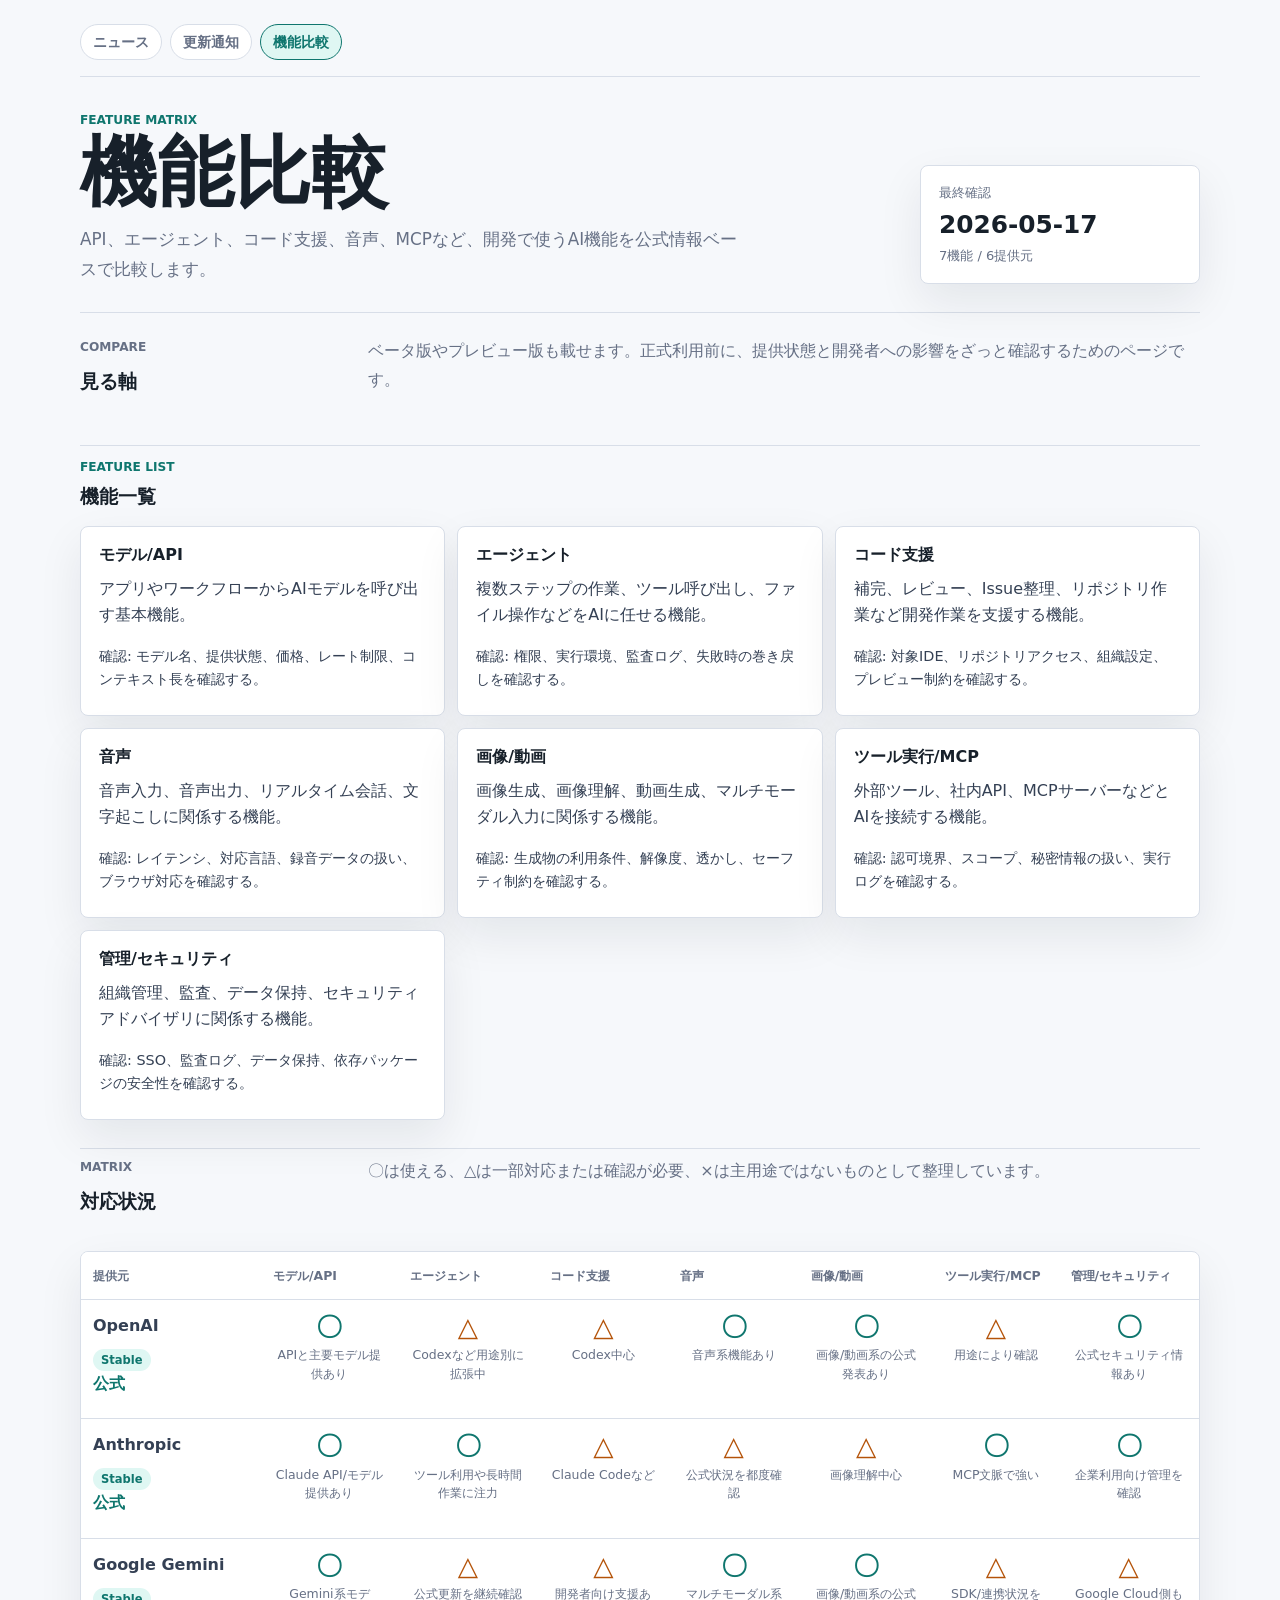
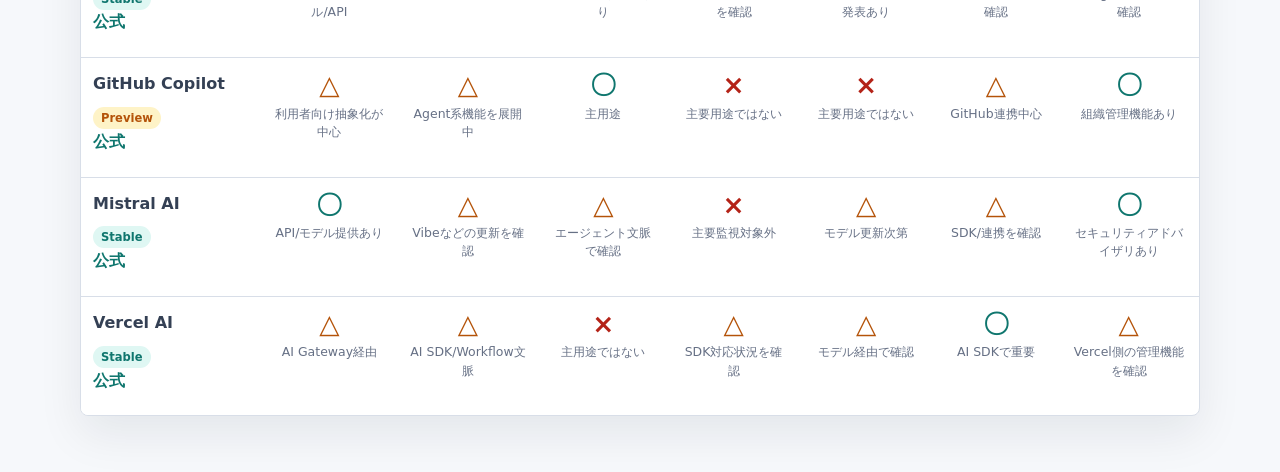
==== compare.html @ 237cf165 "Initial commit" ====
<!doctype html>
<html lang="ja">
  <head>
    <meta charset="utf-8" />
    <meta name="viewport" content="width=device-width, initial-scale=1" />
    <meta
      name="description"
      content="公式情報にもとづく、開発者向けAI機能の比較ページ。"
    />
    <meta
      http-equiv="Content-Security-Policy"
      content="default-src 'self'; style-src 'self'; img-src 'self' data:; base-uri 'none'; frame-ancestors 'none'; form-action 'none'"
    />
    <title>AI Signal Board | 機能比較</title>
    <link rel="stylesheet" href="styles.css" />
    <script src="app.js" defer></script>
  </head>
  <body data-page="compare">
    <header class="site-header">
      <nav class="site-nav" aria-label="メインナビゲーション">
        <a href="index.html">ニュース</a>
        <a href="inbox.html">更新通知</a>
        <a class="active" href="compare.html">機能比較</a>
      </nav>
      <div class="hero-layout">
        <div>
          <p class="eyebrow">Feature Matrix</p>
          <h1>機能比較</h1>
          <p class="lead">
            API、エージェント、コード支援、音声、MCPなど、開発で使うAI機能を公式情報ベースで比較します。
          </p>
        </div>
        <aside class="summary-panel" aria-label="比較サマリー">
          <span class="summary-label">最終確認</span>
          <strong id="features-updated">読み込み中</strong>
          <span id="features-count">比較対象</span>
        </aside>
      </div>
    </header>

    <main>
      <section class="section-header" aria-labelledby="compare-policy">
        <div>
          <p class="eyebrow">Compare</p>
          <h2 id="compare-policy">見る軸</h2>
        </div>
        <p>
          ベータ版やプレビュー版も載せます。正式利用前に、提供状態と開発者への影響をざっと確認するためのページです。
        </p>
      </section>

      <section class="feature-list" aria-labelledby="feature-list-title">
        <div class="section-titleline">
          <p class="eyebrow">Feature List</p>
          <h2 id="feature-list-title">機能一覧</h2>
        </div>
        <div id="feature-catalog" class="feature-grid" aria-live="polite">
          <p class="loading-text">機能一覧を読み込んでいます。</p>
        </div>
      </section>

      <section class="section-header compact-section" aria-labelledby="matrix-title">
        <div>
          <p class="eyebrow">Matrix</p>
          <h2 id="matrix-title">対応状況</h2>
        </div>
        <p>
          〇は使える、△は一部対応または確認が必要、×は主用途ではないものとして整理しています。
        </p>
      </section>

      <section class="table-wrap matrix-wrap" aria-label="AI機能対応状況表">
        <table class="matrix-table">
          <thead>
            <tr id="feature-matrix-head">
              <th>提供元</th>
            </tr>
          </thead>
          <tbody id="feature-matrix-body">
            <tr>
              <td>比較データを読み込んでいます。</td>
            </tr>
          </tbody>
        </table>
      </section>
    </main>
  </body>
</html>
---- styles.css ----
:root {
  color-scheme: light;
  --bg: #f6f8fb;
  --panel: #ffffff;
  --text: #17202a;
  --muted: #667085;
  --line: #d8dee8;
  --accent: #0f766e;
  --accent-soft: #dff7f3;
  --info: #2563eb;
  --info-soft: #dbeafe;
  --warning: #b45309;
  --warning-soft: #fef3c7;
  --danger: #b42318;
  --danger-soft: #fee4e2;
  --shadow: 0 18px 45px rgba(16, 24, 40, 0.08);
}

* {
  box-sizing: border-box;
}

html {
  font-family:
    Inter, ui-sans-serif, system-ui, -apple-system, BlinkMacSystemFont, "Segoe UI",
    sans-serif;
  background: var(--bg);
  color: var(--text);
}

body {
  margin: 0;
  min-height: 100vh;
}

a {
  color: var(--accent);
  font-weight: 700;
  text-decoration: none;
}

a:hover {
  text-decoration: underline;
}

.site-header,
main {
  width: min(1120px, calc(100% - 32px));
  margin: 0 auto;
}

.site-header {
  padding: 24px 0 28px;
}

.site-nav {
  display: flex;
  flex-wrap: wrap;
  gap: 8px;
  margin-bottom: 36px;
  padding-bottom: 16px;
  border-bottom: 1px solid var(--line);
}

.site-nav a {
  display: inline-flex;
  min-height: 36px;
  align-items: center;
  padding: 0 12px;
  border: 1px solid var(--line);
  border-radius: 999px;
  background: var(--panel);
  color: var(--muted);
  font-size: 0.9rem;
  font-weight: 800;
}

.site-nav a.active {
  border-color: var(--accent);
  background: var(--accent-soft);
  color: var(--accent);
}

.hero-layout {
  display: grid;
  grid-template-columns: minmax(0, 1fr) 280px;
  gap: 32px;
  align-items: end;
}

.eyebrow {
  margin: 0 0 10px;
  color: var(--accent);
  font-size: 0.76rem;
  font-weight: 800;
  letter-spacing: 0;
  text-transform: uppercase;
}

h1,
h2,
p {
  margin-top: 0;
}

h1 {
  margin-bottom: 14px;
  font-size: clamp(2.4rem, 6vw, 4.8rem);
  line-height: 0.95;
  letter-spacing: 0;
}

h2 {
  margin-bottom: 12px;
  font-size: 1.2rem;
  line-height: 1.35;
}

.lead {
  max-width: 660px;
  margin-bottom: 0;
  color: var(--muted);
  font-size: 1.05rem;
  line-height: 1.8;
}

.summary-panel {
  display: grid;
  gap: 8px;
  padding: 18px;
  border: 1px solid var(--line);
  border-radius: 8px;
  background: var(--panel);
  box-shadow: var(--shadow);
}

.summary-label,
.summary-panel span:last-child,
.card-topline,
.impact-list dt {
  color: var(--muted);
  font-size: 0.82rem;
}

.summary-panel strong {
  font-size: 1.55rem;
}

.section-header,
.workflow {
  display: grid;
  grid-template-columns: 260px minmax(0, 1fr);
  gap: 28px;
  align-items: start;
  padding: 24px 0;
  border-top: 1px solid var(--line);
}

.section-header p,
.workflow li {
  color: var(--muted);
  line-height: 1.8;
}

.signal-grid {
  display: grid;
  grid-template-columns: repeat(2, minmax(0, 1fr));
  gap: 16px;
  padding: 10px 0 36px;
}

.loading-text,
.empty-state {
  grid-column: 1 / -1;
  margin: 0;
  padding: 22px;
  border: 1px dashed var(--line);
  border-radius: 8px;
  color: var(--muted);
  background: rgba(255, 255, 255, 0.62);
  line-height: 1.7;
}

.signal-card {
  display: flex;
  flex-direction: column;
  min-height: 420px;
  padding: 22px;
  border: 1px solid var(--line);
  border-top: 5px solid var(--accent);
  border-radius: 8px;
  background: var(--panel);
  box-shadow: var(--shadow);
}

.signal-card.priority-high {
  border-top-color: var(--danger);
}

.signal-card.priority-medium {
  border-top-color: var(--warning);
}

.card-topline {
  display: flex;
  justify-content: space-between;
  gap: 12px;
  margin-bottom: 18px;
}

.source {
  color: var(--text);
  font-weight: 800;
}

.title-row {
  display: flex;
  gap: 10px;
  align-items: flex-start;
  justify-content: space-between;
  margin-bottom: 12px;
}

.title-row h2 {
  margin-bottom: 0;
}

.status-badge {
  flex: 0 0 auto;
  padding: 4px 8px;
  border-radius: 999px;
  font-size: 0.72rem;
  font-weight: 900;
}

.status-stable {
  background: var(--accent-soft);
  color: var(--accent);
}

.status-beta,
.status-preview {
  background: var(--warning-soft);
  color: var(--warning);
}

.status-deprecated {
  background: var(--danger-soft);
  color: var(--danger);
}

.status-unknown {
  background: #e8edf4;
  color: var(--muted);
}

.signal-card p {
  color: #344054;
  line-height: 1.75;
}

.impact-list {
  display: grid;
  gap: 10px;
  margin: auto 0 20px;
  padding: 16px;
  border-radius: 8px;
  background: var(--accent-soft);
}

.impact-list div {
  display: grid;
  grid-template-columns: 88px minmax(0, 1fr);
  gap: 12px;
}

.impact-list dt,
.impact-list dd {
  margin: 0;
}

.impact-list dd {
  color: #1d2939;
  line-height: 1.6;
}

.workflow {
  padding-bottom: 56px;
}

.workflow ol {
  display: grid;
  gap: 10px;
  margin: 0;
  padding-left: 1.3rem;
}

code {
  padding: 2px 5px;
  border-radius: 4px;
  background: #e8edf4;
  color: #1d2939;
  font-size: 0.92em;
}

.inbox-list {
  display: grid;
  gap: 12px;
  padding: 10px 0 56px;
}

.inbox-item {
  display: grid;
  gap: 12px;
  padding: 18px;
  border: 1px solid var(--line);
  border-left: 5px solid var(--info);
  border-radius: 8px;
  background: var(--panel);
  box-shadow: var(--shadow);
}

.small-note {
  margin: 0;
  color: var(--muted);
  font-size: 0.9rem;
}

.table-wrap {
  overflow-x: auto;
  margin: 10px 0 56px;
  border: 1px solid var(--line);
  border-radius: 8px;
  background: var(--panel);
  box-shadow: var(--shadow);
}

.feature-list {
  padding: 10px 0 28px;
}

.section-titleline {
  padding-top: 14px;
  border-top: 1px solid var(--line);
}

.feature-grid {
  display: grid;
  grid-template-columns: repeat(3, minmax(0, 1fr));
  gap: 12px;
  margin-top: 16px;
}

.feature-card {
  min-height: 190px;
  padding: 18px;
  border: 1px solid var(--line);
  border-radius: 8px;
  background: var(--panel);
  box-shadow: var(--shadow);
}

.feature-card h3 {
  margin: 0 0 10px;
  font-size: 1rem;
}

.feature-card p {
  color: #344054;
  line-height: 1.65;
}

.compact-section {
  padding-top: 8px;
}

.matrix-wrap {
  margin-top: 0;
}

table {
  width: 100%;
  min-width: 900px;
  border-collapse: collapse;
}

.matrix-table {
  min-width: 1040px;
}

th,
td {
  padding: 14px 12px;
  border-bottom: 1px solid var(--line);
  text-align: left;
  vertical-align: top;
  line-height: 1.55;
}

th:first-child,
td:first-child {
  position: sticky;
  left: 0;
  z-index: 1;
  background: var(--panel);
}

th {
  color: var(--muted);
  font-size: 0.78rem;
  text-transform: uppercase;
}

td {
  color: #344054;
}

.provider-cell {
  min-width: 180px;
}

.provider-cell strong,
.provider-cell a {
  display: block;
  margin-bottom: 8px;
}

.capability-cell {
  min-width: 120px;
  text-align: center;
}

.capability-mark {
  display: block;
  margin-bottom: 6px;
  font-size: 1.65rem;
  font-weight: 900;
  line-height: 1;
}

.capability-note {
  display: block;
  color: var(--muted);
  font-size: 0.78rem;
  line-height: 1.45;
}

.capability-yes .capability-mark {
  color: var(--accent);
}

.capability-partial .capability-mark {
  color: var(--warning);
}

.capability-no .capability-mark {
  color: var(--danger);
}

tr:last-child td {
  border-bottom: 0;
}

@media (max-width: 820px) {
  .hero-layout,
  .section-header,
  .workflow,
  .signal-grid {
    grid-template-columns: 1fr;
  }

  .site-header {
    padding-top: 18px;
  }

  .signal-card {
    min-height: auto;
  }

  .feature-grid {
    grid-template-columns: repeat(2, minmax(0, 1fr));
  }
}

@media (max-width: 520px) {
  .site-header,
  main {
    width: min(100% - 24px, 1120px);
  }

  .impact-list div {
    grid-template-columns: 1fr;
    gap: 4px;
  }

  .feature-grid {
    grid-template-columns: 1fr;
  }
}
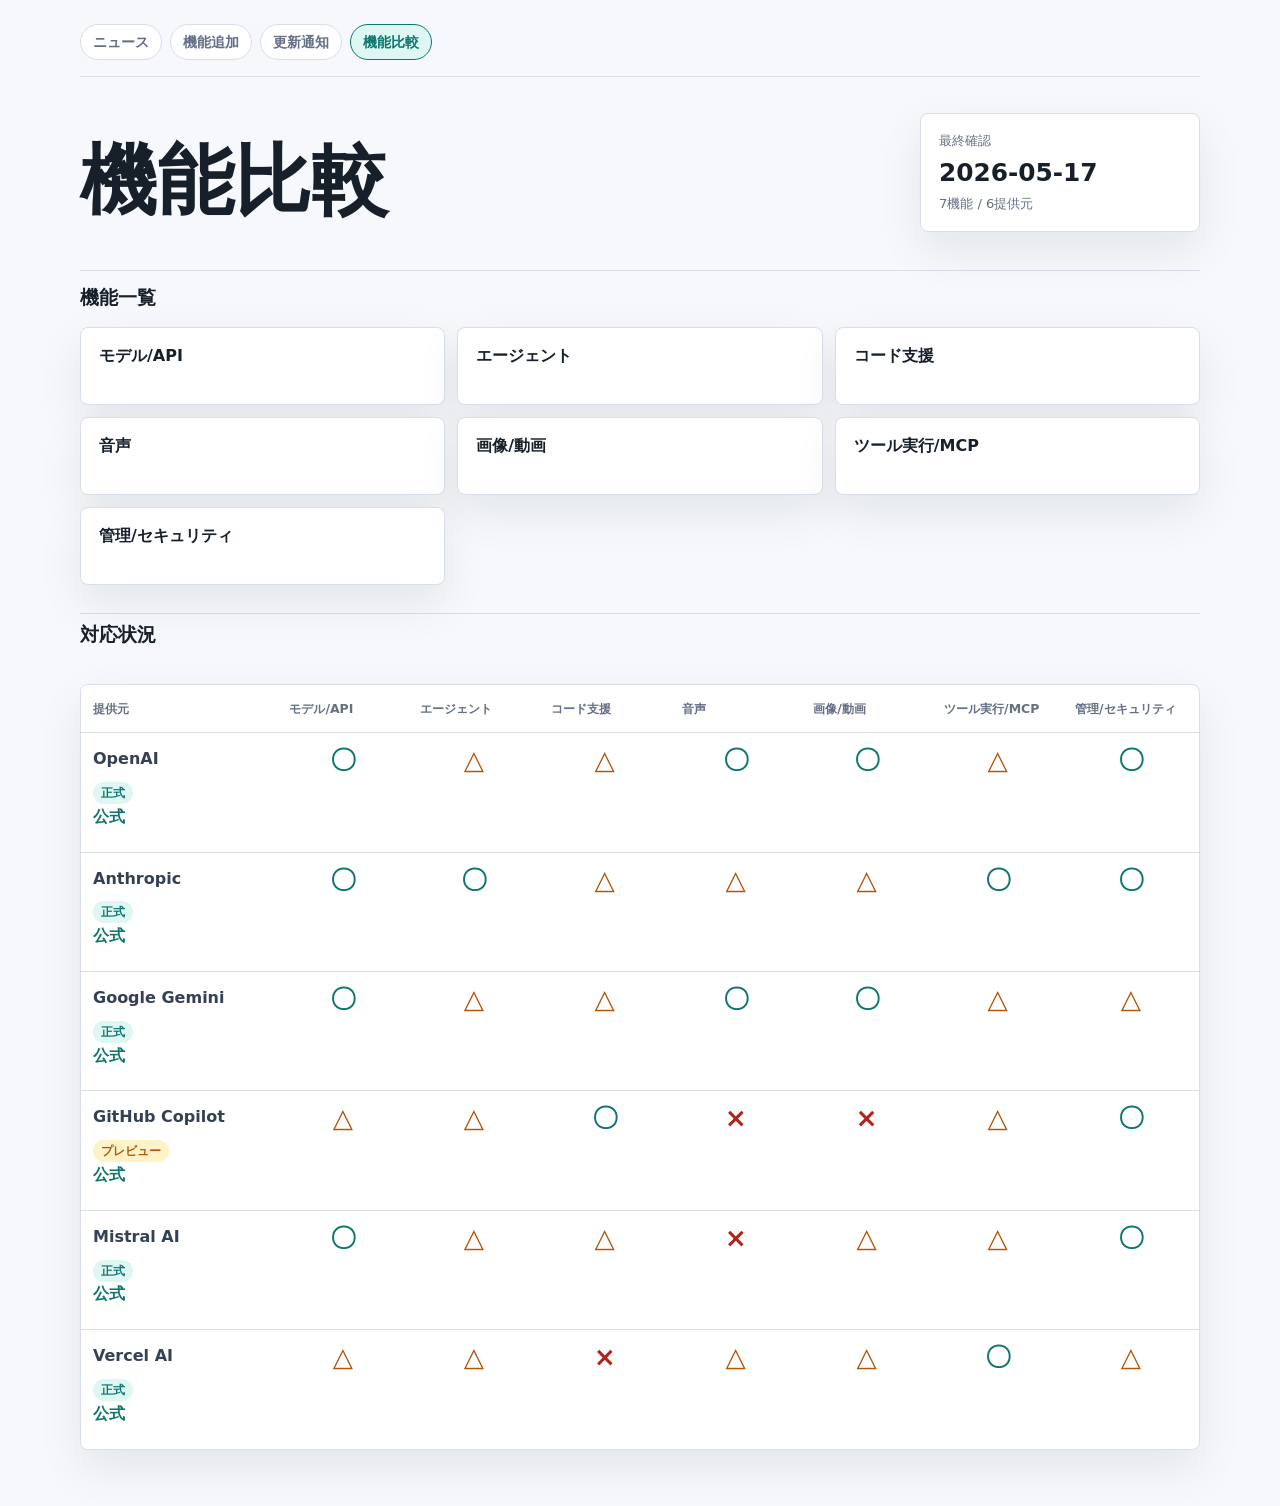
==== commit 036fe261: "a" ====
--- a/compare.html
+++ b/compare.html
@@ -11,7 +11,7 @@
       http-equiv="Content-Security-Policy"
       content="default-src 'self'; style-src 'self'; img-src 'self' data:; base-uri 'none'; frame-ancestors 'none'; form-action 'none'"
     />
-    <title>AI Signal Board | 機能比較</title>
+    <title>AIシグナルボード | 機能比較</title>
     <link rel="stylesheet" href="styles.css" />
     <script src="app.js" defer></script>
   </head>
@@ -19,16 +19,13 @@
     <header class="site-header">
       <nav class="site-nav" aria-label="メインナビゲーション">
         <a href="index.html">ニュース</a>
+        <a href="feature-news.html">機能追加</a>
         <a href="inbox.html">更新通知</a>
         <a class="active" href="compare.html">機能比較</a>
       </nav>
       <div class="hero-layout">
         <div>
-          <p class="eyebrow">Feature Matrix</p>
           <h1>機能比較</h1>
-          <p class="lead">
-            API、エージェント、コード支援、音声、MCPなど、開発で使うAI機能を公式情報ベースで比較します。
-          </p>
         </div>
         <aside class="summary-panel" aria-label="比較サマリー">
           <span class="summary-label">最終確認</span>
@@ -39,19 +36,8 @@
     </header>
 
     <main>
-      <section class="section-header" aria-labelledby="compare-policy">
-        <div>
-          <p class="eyebrow">Compare</p>
-          <h2 id="compare-policy">見る軸</h2>
-        </div>
-        <p>
-          ベータ版やプレビュー版も載せます。正式利用前に、提供状態と開発者への影響をざっと確認するためのページです。
-        </p>
-      </section>
-
       <section class="feature-list" aria-labelledby="feature-list-title">
         <div class="section-titleline">
-          <p class="eyebrow">Feature List</p>
           <h2 id="feature-list-title">機能一覧</h2>
         </div>
         <div id="feature-catalog" class="feature-grid" aria-live="polite">
@@ -61,12 +47,8 @@
 
       <section class="section-header compact-section" aria-labelledby="matrix-title">
         <div>
-          <p class="eyebrow">Matrix</p>
           <h2 id="matrix-title">対応状況</h2>
         </div>
-        <p>
-          〇は使える、△は一部対応または確認が必要、×は主用途ではないものとして整理しています。
-        </p>
       </section>
 
       <section class="table-wrap matrix-wrap" aria-label="AI機能対応状況表">
--- a/styles.css
+++ b/styles.css
@@ -352,7 +352,7 @@
 }
 
 .feature-card {
-  min-height: 190px;
+  min-height: 78px;
   padding: 18px;
   border: 1px solid var(--line);
   border-radius: 8px;
@@ -432,17 +432,9 @@
 
 .capability-mark {
   display: block;
-  margin-bottom: 6px;
   font-size: 1.65rem;
   font-weight: 900;
   line-height: 1;
-}
-
-.capability-note {
-  display: block;
-  color: var(--muted);
-  font-size: 0.78rem;
-  line-height: 1.45;
 }
 
 .capability-yes .capability-mark {
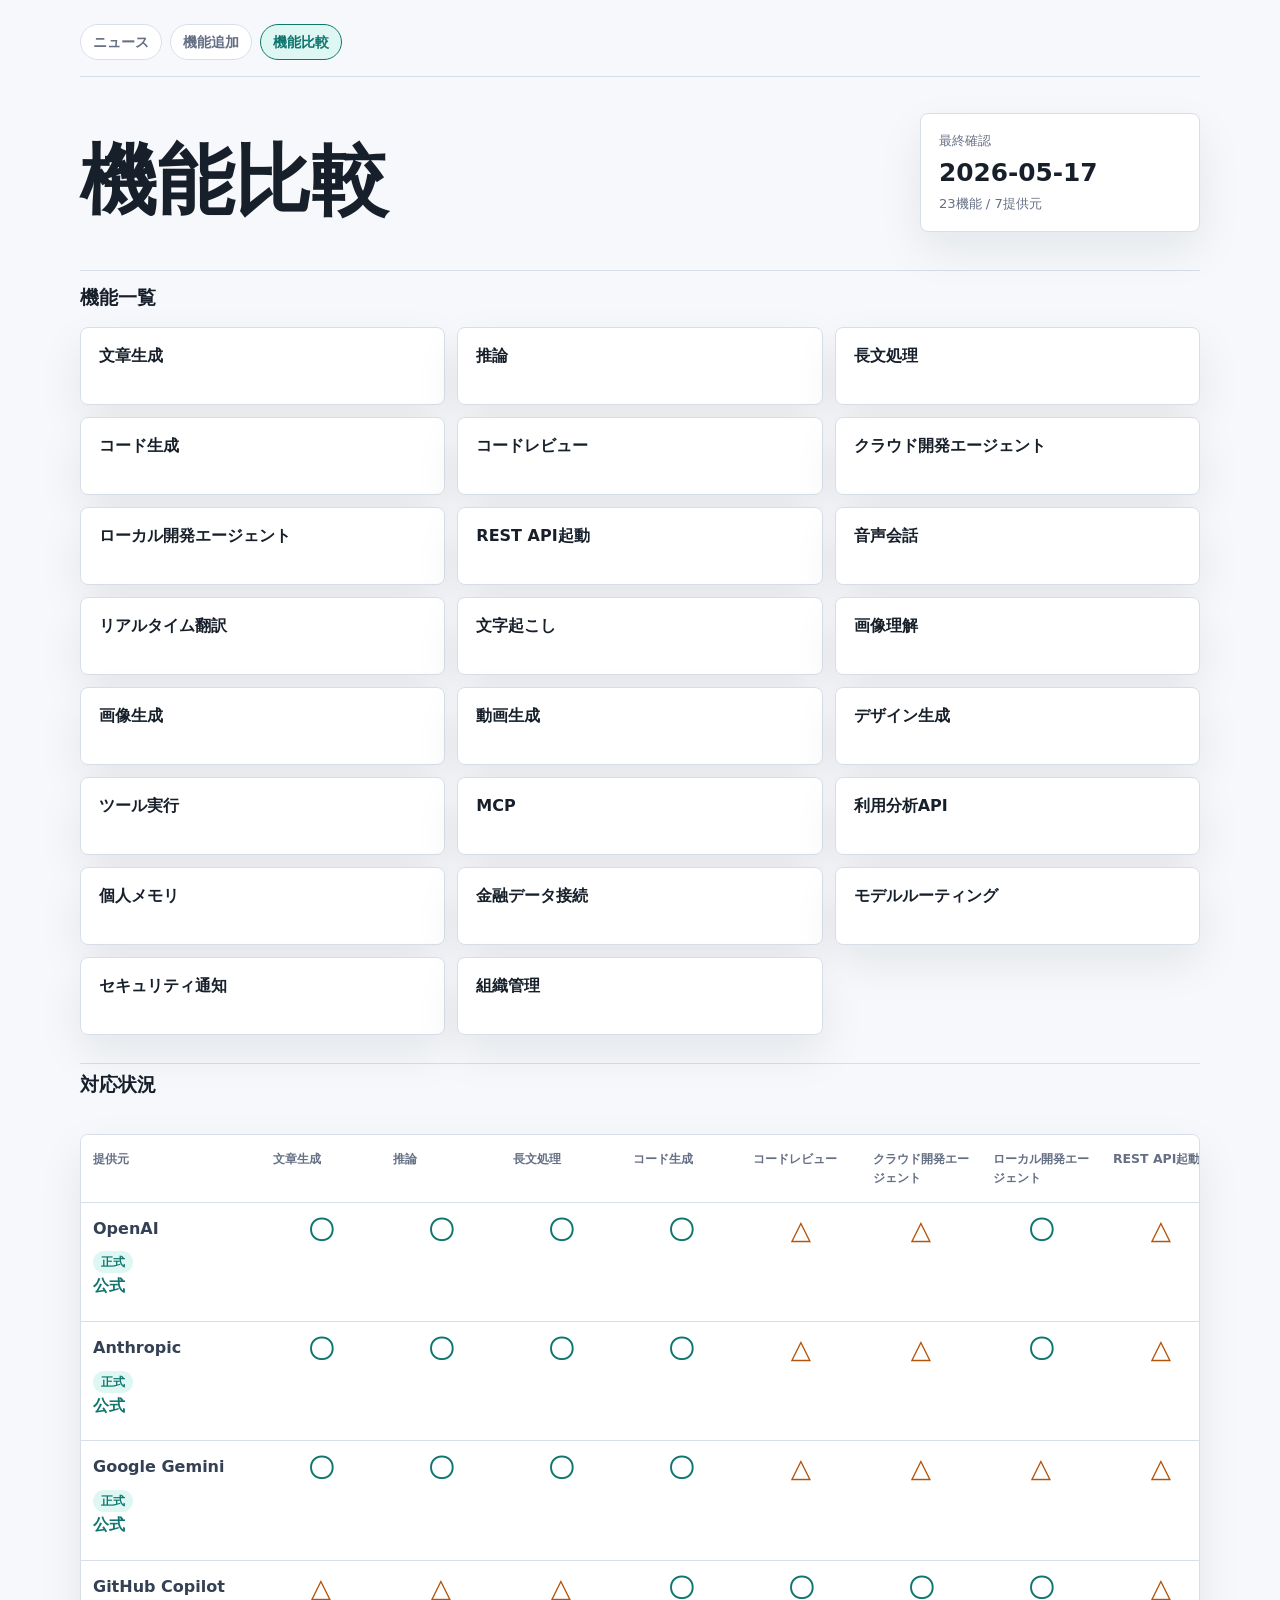
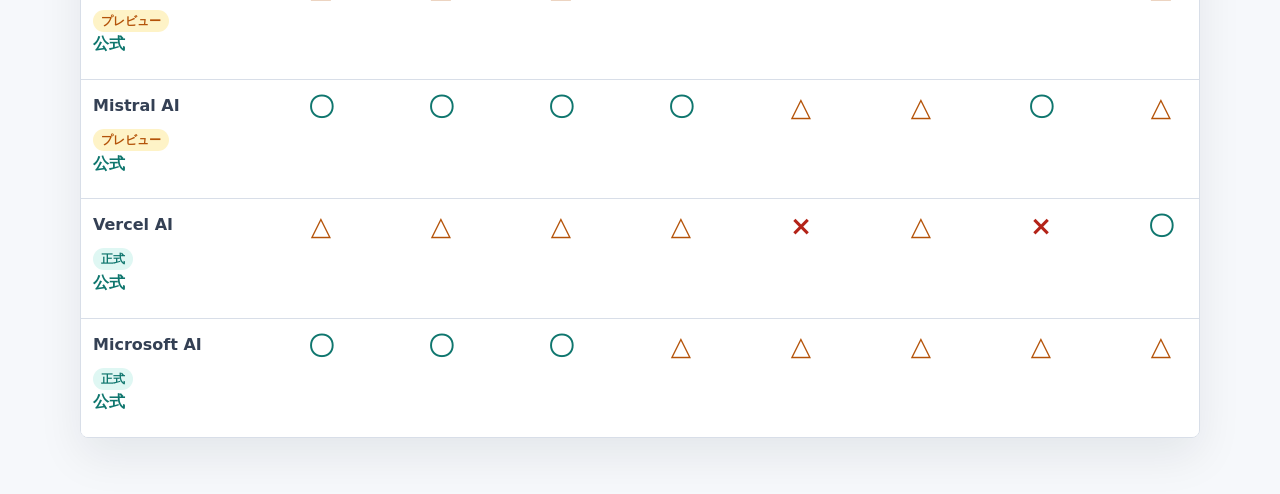
==== commit fcbf77fb: "a" ====
--- a/compare.html
+++ b/compare.html
@@ -20,7 +20,6 @@
       <nav class="site-nav" aria-label="メインナビゲーション">
         <a href="index.html">ニュース</a>
         <a href="feature-news.html">機能追加</a>
-        <a href="inbox.html">更新通知</a>
         <a class="active" href="compare.html">機能比較</a>
       </nav>
       <div class="hero-layout">
--- a/styles.css
+++ b/styles.css
@@ -169,6 +169,87 @@
   padding: 10px 0 36px;
 }
 
+.must-read-list {
+  display: grid;
+  gap: 12px;
+  padding: 10px 0 36px;
+}
+
+.must-read-card {
+  display: grid;
+  grid-template-columns: 44px minmax(0, 1fr);
+  gap: 16px;
+  padding: 18px;
+  border: 1px solid var(--line);
+  border-left: 5px solid var(--danger);
+  border-radius: 8px;
+  background: var(--panel);
+  box-shadow: var(--shadow);
+}
+
+.must-read-number {
+  display: inline-grid;
+  width: 36px;
+  height: 36px;
+  place-items: center;
+  border-radius: 999px;
+  background: var(--danger-soft);
+  color: var(--danger);
+  font-weight: 900;
+}
+
+.must-read-card h3,
+.compact-news-item h3 {
+  margin: 0 0 8px;
+  font-size: 1.05rem;
+}
+
+.must-read-card p,
+.compact-news-item p {
+  color: #344054;
+  line-height: 1.65;
+}
+
+.tab-list {
+  display: flex;
+  flex-wrap: wrap;
+  gap: 8px;
+  margin: 4px 0 16px;
+}
+
+.tab-button {
+  min-height: 38px;
+  padding: 0 14px;
+  border: 1px solid var(--line);
+  border-radius: 999px;
+  background: var(--panel);
+  color: var(--muted);
+  font: inherit;
+  font-weight: 900;
+  cursor: pointer;
+}
+
+.tab-button.active {
+  border-color: var(--accent);
+  background: var(--accent-soft);
+  color: var(--accent);
+}
+
+.compact-news-list {
+  display: grid;
+  grid-template-columns: repeat(2, minmax(0, 1fr));
+  gap: 12px;
+  padding-bottom: 36px;
+}
+
+.compact-news-item {
+  padding: 18px;
+  border: 1px solid var(--line);
+  border-radius: 8px;
+  background: var(--panel);
+  box-shadow: var(--shadow);
+}
+
 .loading-text,
 .empty-state {
   grid-column: 1 / -1;
@@ -301,23 +382,6 @@
   background: #e8edf4;
   color: #1d2939;
   font-size: 0.92em;
-}
-
-.inbox-list {
-  display: grid;
-  gap: 12px;
-  padding: 10px 0 56px;
-}
-
-.inbox-item {
-  display: grid;
-  gap: 12px;
-  padding: 18px;
-  border: 1px solid var(--line);
-  border-left: 5px solid var(--info);
-  border-radius: 8px;
-  background: var(--panel);
-  box-shadow: var(--shadow);
 }
 
 .small-note {
